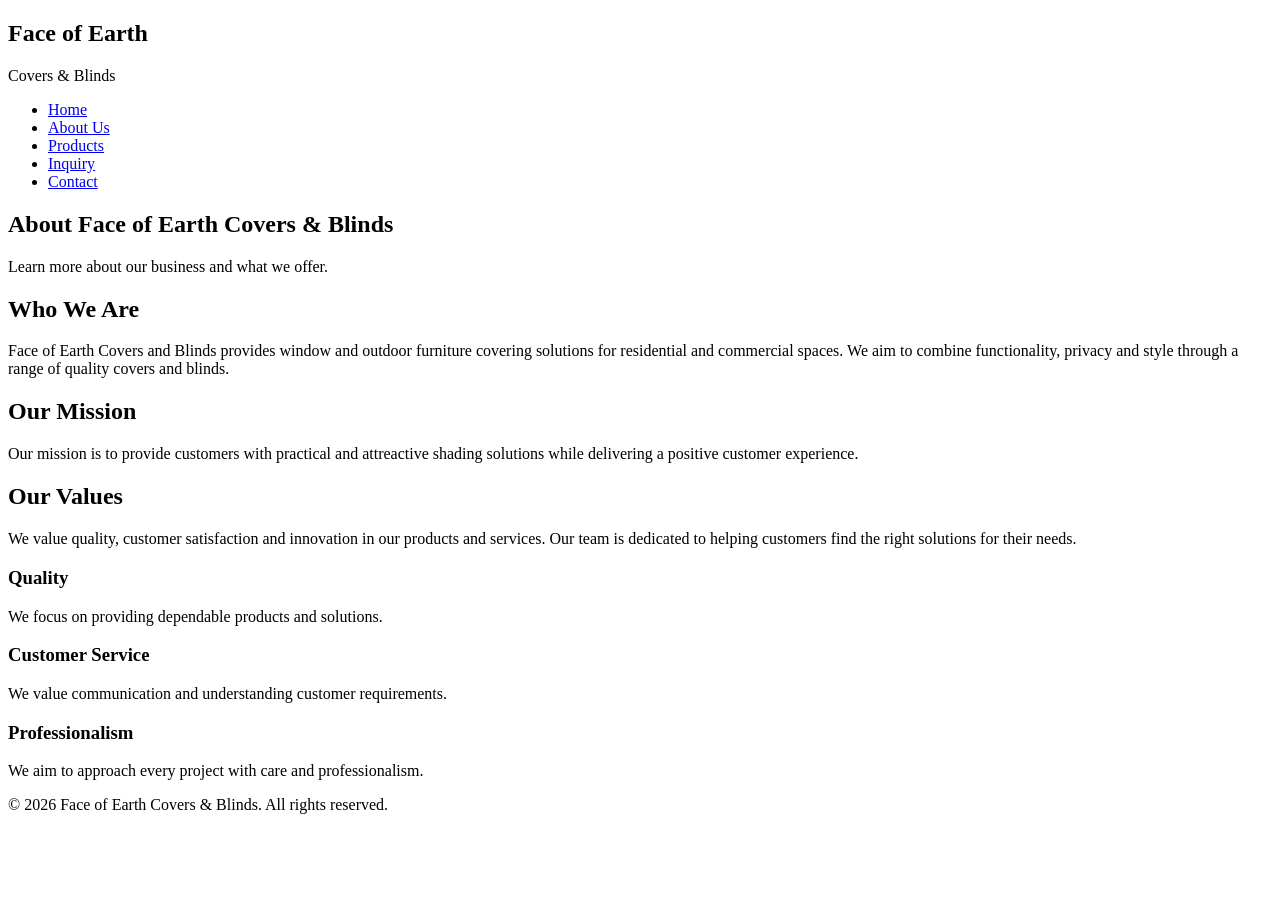
==== about.html @ d12e403e "Update POE Website" ====
<!DOCTYPE html>
<html lang="en">
<head>
<meta charset="UTF-8">
<meta name="viewport" content="width=device-width, initial-scale=1.0">
<meta name="description" content="Learn more about Face of Earth Covers & Blinds.">
<title>Face of Earth Covers & Blinds | About</title>
<link rel="stylesheet" href="css/style.css">
</head>
<body>
    <header>
        <nav>
            <div class="logo">
                <h1>Face of Earth</h1>
                <p>Covers & Blinds</p>
            </div>
            <ul class="nav-links">
                <li><a href="index.html">Home</a></li>
                <li><a href="about.html">About Us</a></li>
                <li><a href="products.html">Products</a></li>
                <li><a href="inquiry.html">Inquiry</a></li>
                <li><a href="contact.html">Contact</a></li>
            </ul>
        </nav>
    </header>


<main>
    <section class="about">
        <h2>About Face of Earth Covers & Blinds</h2>
        <p>Learn more about our business and what we offer.</p>
    </section>
    <section class="content-section">
       <h2>Who We Are</h2>
       <p>
        Face of Earth Covers and Blinds provides window and outdoor furniture covering solutions for residential and commercial spaces. We aim to combine functionality, privacy and style through a range of quality covers and blinds.

       </p>
       <h2>Our Mission</h2>
         <p>
          Our mission is to provide customers with practical and attreactive shading solutions while delivering a positive customer experience.
            </p>
            <h2>Our Values</h2>
            <p>
                We value quality, customer satisfaction and innovation in our products and services. Our team is dedicated to helping customers find the right solutions for their needs.
            </p>
            <div class="features">
                <div class="feature-card">
                    <h3>Quality</h3>


                <p>We focus on providing dependable products and solutions.</p>
                </div>
                <div class="feature-card">
                    <h3>Customer Service</h3>
                    <p>We value communication and understanding customer requirements.</p>
                </div>
                <div class="feature-card">
                    <h3>Professionalism</h3>
                    <p>We aim to approach every project with care and professionalism.</p>
                </div>
            </div>
    </section>
</main>
<footer>
    <p>&copy; 2026 Face of Earth Covers & Blinds. All rights reserved.</p>
</footer>
</body>
</html>
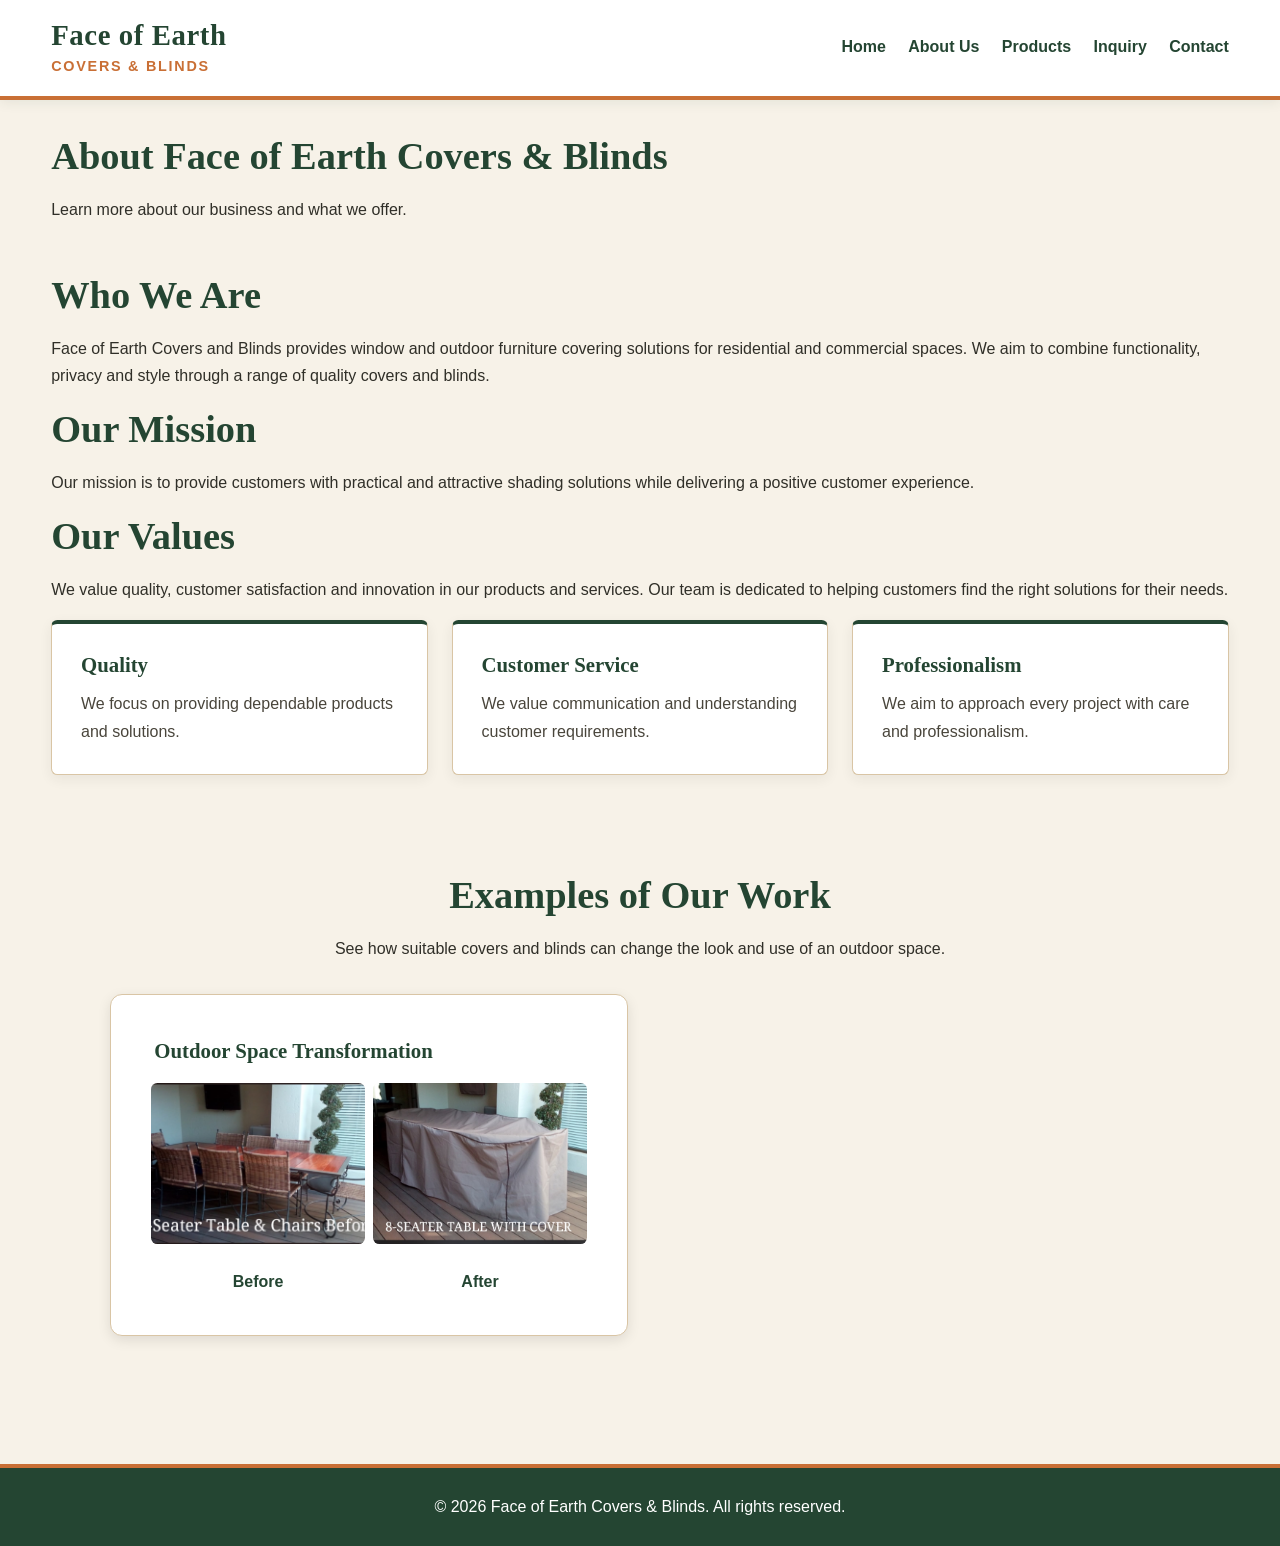
==== commit 61585863: "Complete Part 2 styling and responsive design" ====
--- a/about.html
+++ b/about.html
@@ -38,7 +38,7 @@
        </p>
        <h2>Our Mission</h2>
          <p>
-          Our mission is to provide customers with practical and attreactive shading solutions while delivering a positive customer experience.
+          Our mission is to provide customers with practical and attractive shading solutions while delivering a positive customer experience.
             </p>
             <h2>Our Values</h2>
             <p>
@@ -61,6 +61,29 @@
                 </div>
             </div>
     </section>
+    <section class="gallery-section">
+    <h2>Examples of Our Work</h2>
+    <p>See how suitable covers and blinds can change
+       the look and use of an outdoor space.</p>
+
+    <div class="before-after-grid">
+        <article class="gallery-card">
+            <h3>Outdoor Space Transformation</h3>
+            <div class="comparison-grid">
+                <figure>
+                    <img src="images/set3-before.jpeg"
+                         alt="Outdoor space before the installation">
+                    <figcaption>Before</figcaption>
+                </figure>
+                <figure>
+                    <img src="images/set3-after.jpeg"
+                         alt="Outdoor space after the installation">
+                    <figcaption>After</figcaption>
+                </figure>
+            </div>
+        </article>
+    </div>
+</section>
 </main>
 <footer>
     <p>&copy; 2026 Face of Earth Covers & Blinds. All rights reserved.</p>
--- a/css/style.css
+++ b/css/style.css
@@ -0,0 +1,534 @@
+/* 1. CSS RESET AND BASE STYLES */
+
+* {
+    margin: 0;
+    padding: 0;
+    box-sizing: border-box;
+}
+
+html {
+    scroll-behavior: smooth;
+    font-size: 100%;
+}
+
+body {
+    font-family: Arial, Helvetica, sans-serif;
+    font-size: 1rem;
+    line-height: 1.7;
+    color: #302F28;
+    background-color: #F7F2E8;
+}
+
+img {
+    display: block;
+    max-width: 100%;
+    height: auto;
+}
+
+a {
+    color: inherit;
+    text-decoration: none;
+}
+
+button,
+input,
+textarea,
+select {
+    font: inherit;
+}
+
+
+/* 2. TYPOGRAPHY */
+
+h1,
+h2,
+h3,
+h4 {
+    font-family: Georgia, "Times New Roman", serif;
+    line-height: 1.25;
+    color: #244532;
+}
+
+h1 {
+    font-size: clamp(1.7rem, 3vw, 2.3rem);
+}
+
+h2 {
+    margin-bottom: 1rem;
+    font-size: clamp(1.6rem, 3vw, 2.4rem);
+}
+
+h3 {
+    margin-bottom: 0.75rem;
+    font-size: 1.3rem;
+}
+
+p {
+    margin-bottom: 1rem;
+}
+
+
+/* 3. HEADER AND NAVIGATION */
+
+header {
+    background-color: #FFFFFF;
+    border-bottom: 0.25rem solid #C96F35;
+    box-shadow: 0 0.2rem 0.7rem rgb(36 69 50 / 8%);
+}
+
+nav {
+    width: min(92%, 75rem);
+    margin: 0 auto;
+    padding: 1.1rem 0;
+    display: flex;
+    justify-content: space-between;
+    align-items: center;
+    gap: 2rem;
+}
+
+.logo h1 {
+    color: #244532;
+    font-size: 1.8rem;
+    letter-spacing: 0.02em;
+}
+
+.logo p {
+    margin-bottom: 0;
+    color: #C96F35;
+    font-size: 0.9rem;
+    font-weight: 700;
+    letter-spacing: 0.12em;
+    text-transform: uppercase;
+}
+
+.nav-links {
+    display: flex;
+    align-items: center;
+    flex-wrap: wrap;
+    gap: 0.5rem 1.4rem;
+    list-style: none;
+}
+
+.nav-links a {
+    display: inline-block;
+    padding: 0.5rem 0;
+    border-bottom: 2px solid transparent;
+    color: #244532;
+    font-weight: 700;
+    transition: color 0.2s ease,
+                border-color 0.2s ease;
+}
+
+.nav-links a:hover,
+.nav-links a:focus-visible {
+    color: #C96F35;
+    border-bottom-color: #C96F35;
+}
+
+
+/* 4. MAIN PAGE LAYOUT */
+
+main {
+    width: min(92%, 75rem);
+    margin: 0 auto;
+    padding: 2rem 0;
+}
+
+section {
+    margin-bottom: 3rem;
+}
+
+
+/* 5. HOMEPAGE HERO SECTION */
+
+.hero {
+    min-height: 27rem;
+    padding: 4rem 2rem;
+    display: flex;
+    justify-content: center;
+    align-items: center;
+    text-align: center;
+    background: linear-gradient(
+        135deg,
+        #E8D7B9,
+        #F7F2E8 55%,
+        #D9C5A5
+    );
+    border-left: 0.4rem solid #C96F35;
+    border-radius: 0.5rem;
+}
+
+.hero-content {
+    max-width: 52rem;
+}
+
+.hero h2 {
+    margin-bottom: 1.25rem;
+    font-size: clamp(2rem, 4vw, 3.2rem);
+    color: #244532;
+}
+
+.hero p {
+    margin-bottom: 1.8rem;
+    color: #49453B;
+    font-size: clamp(1rem, 1.8vw, 1.2rem);
+}
+
+
+/* 6. BUTTONS AND INTERACTIVE ELEMENTS */
+
+.button {
+    display: inline-block;
+    padding: 0.85rem 1.6rem;
+    border: 2px solid #C96F35;
+    border-radius: 0.3rem;
+    background-color: #C96F35;
+    color: #FFFFFF;
+    font-weight: 700;
+    text-align: center;
+    transition: background-color 0.2s ease,
+                border-color 0.2s ease,
+                transform 0.2s ease;
+}
+
+.button:hover,
+.button:focus-visible {
+    background-color: #244532;
+    border-color: #244532;
+    color: #FFFFFF;
+}
+
+.button:active {
+    transform: translateY(1px);
+}
+
+a:focus-visible,
+button:focus-visible,
+input:focus-visible,
+textarea:focus-visible,
+select:focus-visible {
+    outline: 3px solid #C96F35;
+    outline-offset: 3px;
+}
+
+
+/* 7. INTRODUCTION SECTION */
+
+.intro {
+    max-width: 58rem;
+    margin: 0 auto 3rem;
+    padding: 1.5rem 0;
+}
+
+.intro h2 {
+    padding-bottom: 0.6rem;
+    border-bottom: 2px solid #D9C5A5;
+}
+
+.intro p {
+    color: #49453B;
+}
+
+
+/* 8. FEATURE CARDS */
+
+.features {
+    display: grid;
+    grid-template-columns: repeat(3, minmax(0, 1fr));
+    gap: 1.5rem;
+}
+
+.feature-card {
+    padding: 1.8rem;
+    background-color: #FFFFFF;
+    border: 1px solid #D9C5A5;
+    border-top: 0.3rem solid #244532;
+    border-radius: 0.4rem;
+    box-shadow: 0 0.25rem 0.8rem rgb(48 47 40 / 7%);
+    transition: transform 0.2s ease,
+                box-shadow 0.2s ease;
+}
+
+.feature-card:hover {
+    transform: translateY(-0.25rem);
+    box-shadow: 0 0.5rem 1.2rem rgb(48 47 40 / 13%);
+}
+
+.feature-card h3 {
+    color: #244532;
+}
+
+.feature-card p {
+    margin-bottom: 0;
+    color: #49453B;
+}
+
+
+/* 9. GENERAL CONTENT AND PRODUCT LAYOUTS */
+
+article,
+.card,
+.product-card,
+.about-content,
+.contact-content,
+.inquiry-content {
+    padding: 1.5rem;
+    background-color: #FFFFFF;
+    border: 1px solid #D9C5A5;
+    border-radius: 0.4rem;
+}
+
+.products,
+.product-list,
+.product-grid {
+    display: grid;
+    grid-template-columns: repeat(3, minmax(0, 1fr));
+    gap: 1.5rem;
+}
+
+article img,
+.card img,
+.product-card img {
+    width: 100%;
+    margin-bottom: 1rem;
+    border-radius: 0.25rem;
+    object-fit: cover;
+}
+
+
+/* 10. FORMS */
+
+form {
+    width: 100%;
+    max-width: 45rem;
+    margin: 0 auto;
+}
+
+label {
+    display: block;
+    margin-bottom: 0.4rem;
+    color: #244532;
+    font-weight: 700;
+}
+
+input,
+textarea,
+select {
+    width: 100%;
+    margin-bottom: 1.2rem;
+    padding: 0.8rem;
+    border: 1px solid #B9AD98;
+    border-radius: 0.3rem;
+    background-color: #FFFFFF;
+    color: #302F28;
+}
+
+textarea {
+    min-height: 9rem;
+    resize: vertical;
+}
+
+input:focus,
+textarea:focus,
+select:focus {
+    border-color: #244532;
+}
+
+
+/* 11. FOOTER */
+
+footer {
+    padding: 1.6rem 4%;
+    background-color: #244532;
+    border-top: 0.3rem solid #C96F35;
+    color: #FFFFFF;
+    text-align: center;
+}
+
+footer p {
+    margin-bottom: 0;
+}
+
+
+/* 12. TABLET RESPONSIVE STYLES */
+
+@media (max-width: 56rem) {
+    nav {
+        flex-direction: column;
+        gap: 1rem;
+    }
+
+    .logo {
+        text-align: center;
+    }
+
+    .nav-links {
+        justify-content: center;
+        gap: 0.4rem 1rem;
+    }
+
+    .features,
+    .products,
+    .product-list,
+    .product-grid {
+        grid-template-columns: repeat(2, minmax(0, 1fr));
+    }
+
+    .hero {
+        min-height: 23rem;
+    }
+}
+
+
+/* 13. MOBILE RESPONSIVE STYLES */
+
+@media (max-width: 40rem) {
+    body {
+        font-size: 0.95rem;
+    }
+
+    nav {
+        width: 94%;
+        padding: 1rem 0;
+    }
+
+    .logo h1 {
+        font-size: 1.6rem;
+    }
+
+    .nav-links {
+        width: 100%;
+        gap: 0.25rem 0.8rem;
+    }
+
+    .nav-links a {
+        padding: 0.35rem 0;
+        font-size: 0.88rem;
+    }
+
+    main {
+        width: 94%;
+        padding: 1.25rem 0;
+    }
+
+    section {
+        margin-bottom: 2rem;
+    }
+
+    .hero {
+        min-height: auto;
+        padding: 3rem 1.2rem;
+        border-left-width: 0.25rem;
+    }
+
+    .hero h2 {
+        font-size: 1.9rem;
+    }
+
+    .intro {
+        padding: 0.5rem 0;
+    }
+
+    .features,
+    .products,
+    .product-list,
+    .product-grid {
+        grid-template-columns: 1fr;
+    }
+
+    .feature-card,
+    article,
+    .card,
+    .product-card {
+        padding: 1.25rem;
+    }
+
+    .button {
+        max-width: 100%;
+        padding: 0.8rem 1.2rem;
+    }
+
+    footer {
+        padding: 1.25rem 5%;
+    }
+}
+/* Before-and-after gallery */
+.gallery-section {
+    padding: 3rem 5%;
+    background-color: #F7F2E8;
+    text-align: center;
+}
+
+.gallery-section > p {
+    max-width: 42rem;
+    margin: 0 auto 2rem;
+    line-height: 1.7;
+}
+
+.before-after-grid {
+    display: grid;
+    grid-template-columns: repeat(2, minmax(0, 1fr));
+    gap: 1.5rem;
+    max-width: 72rem;
+    margin: 0 auto;
+}
+
+.gallery-card {
+    min-width: 0;
+    overflow: hidden;
+    background-color: #FFFFFF;
+    border-radius: 0.75rem;
+    box-shadow: 0 0.25rem 0.8rem rgb(0 0 0 / 10%);
+    text-align: left;
+}
+
+.gallery-card > h3 {
+    margin: 1.2rem;
+    color: #244532;
+}
+
+.comparison-grid {
+    display: grid;
+    grid-template-columns: repeat(2, minmax(0, 1fr));
+    gap: 0.5rem;
+    padding: 0 1rem 1rem;
+}
+
+.comparison-grid figure {
+    min-width: 0;
+    margin: 0;
+}
+
+.comparison-grid img {
+    display: block;
+    width: 100%;
+    aspect-ratio: 4 / 3;
+    object-fit: cover;
+    border-radius: 0.4rem;
+}
+
+.comparison-grid figcaption {
+    padding-top: 0.5rem;
+    color: #244532;
+    font-weight: 700;
+    text-align: center;
+}
+
+/* Product images */
+.product-card img {
+    display: block;
+    width: 100%;
+    aspect-ratio: 4 / 3;
+    object-fit: cover;
+}
+
+/* Responsive layout */
+@media (max-width: 40rem) {
+    .before-after-grid {
+        grid-template-columns: 1fr;
+    }
+
+    .gallery-section {
+        padding: 2rem 1rem;
+    }
+}
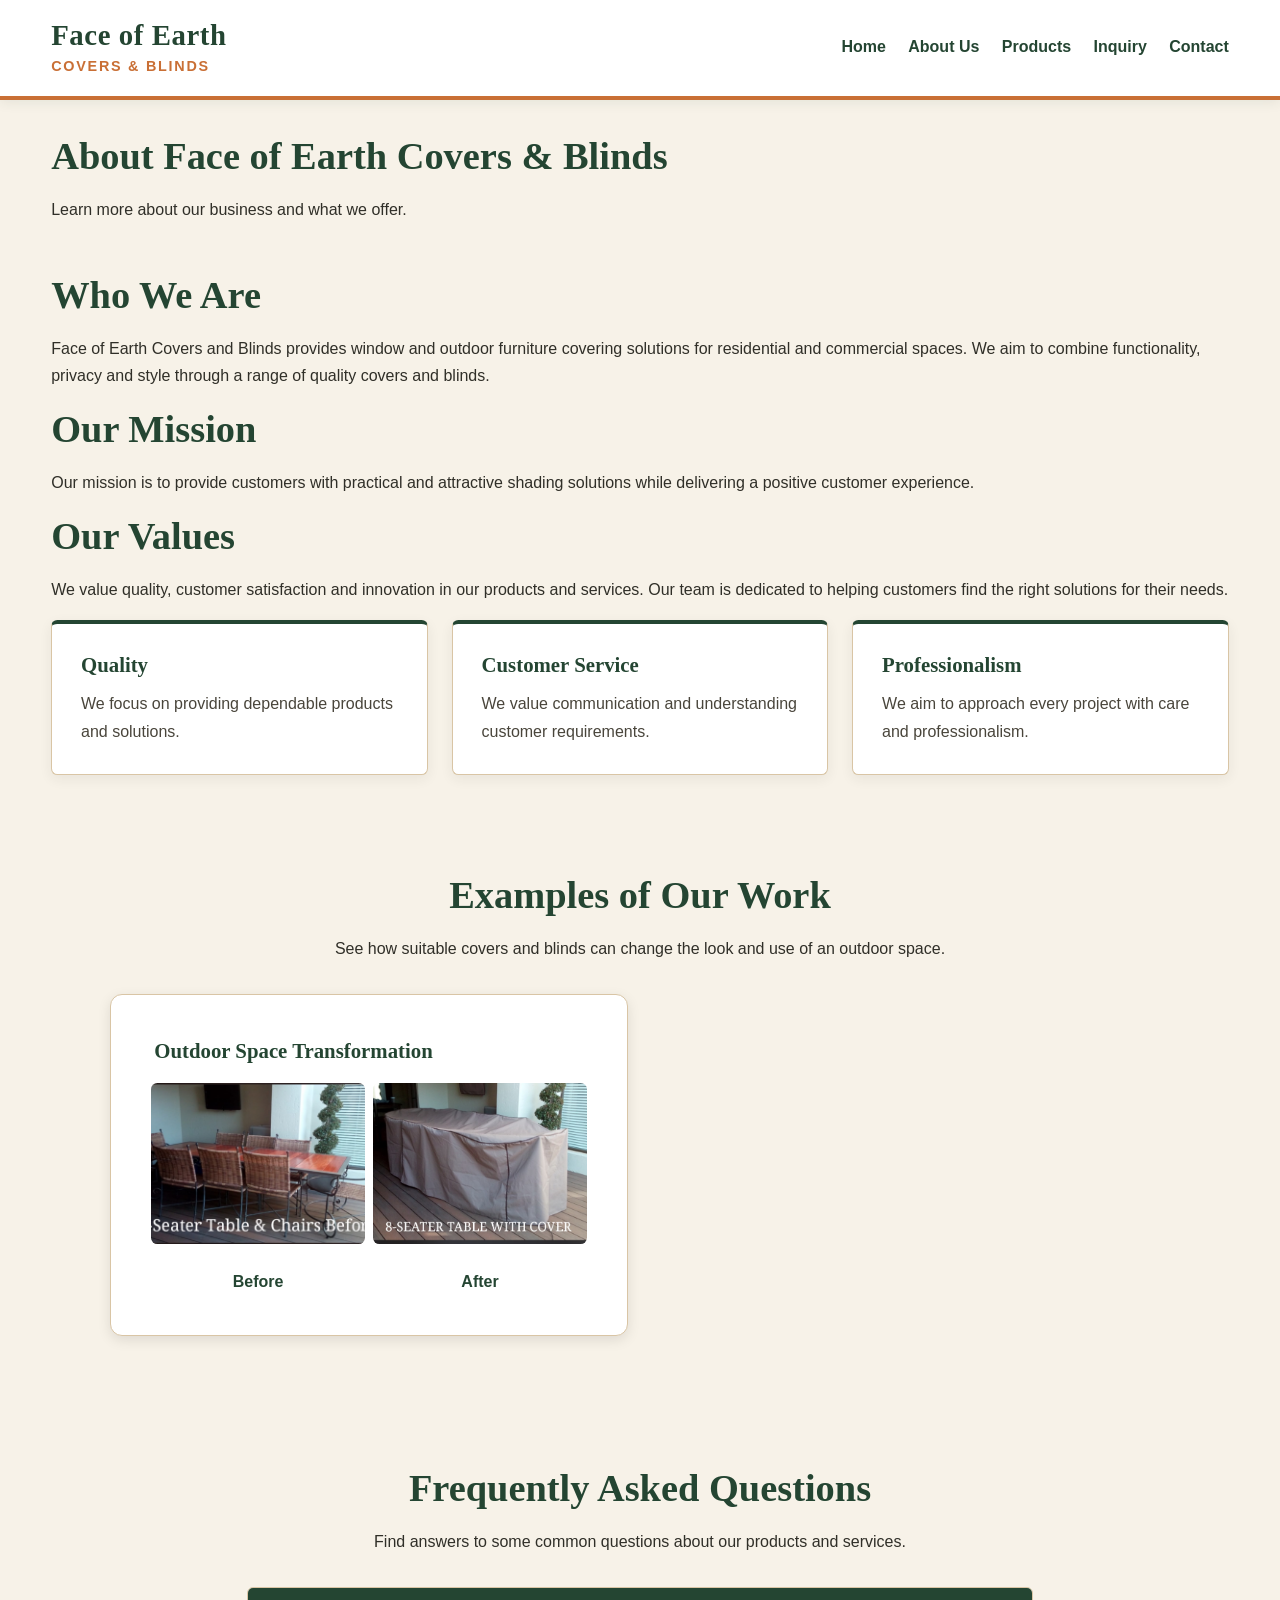
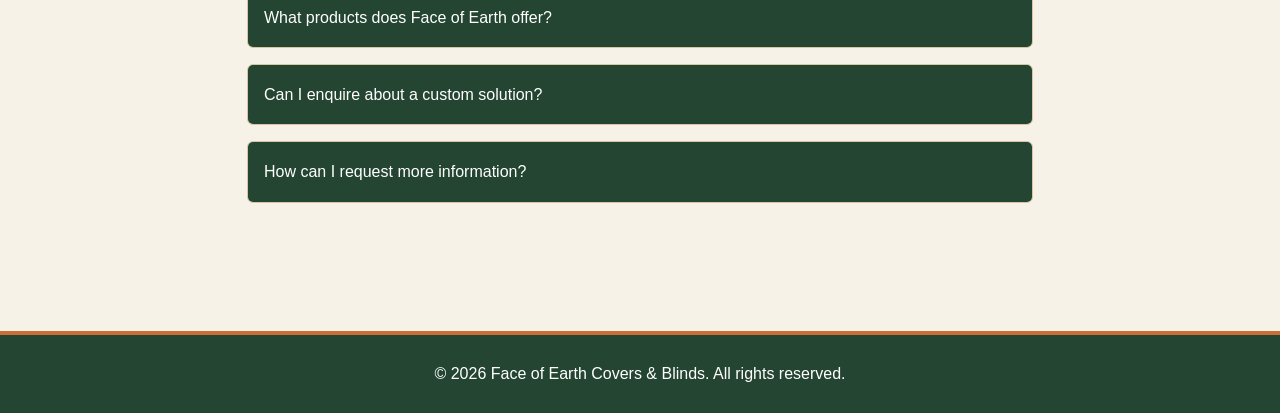
==== commit 60844109: "Complete Part 3 website enhancements" ====
--- a/about.html
+++ b/about.html
@@ -62,11 +62,11 @@
             </div>
     </section>
     <section class="gallery-section">
-    <h2>Examples of Our Work</h2>
-    <p>See how suitable covers and blinds can change
+        <h2>Examples of Our Work</h2>
+     <p>See how suitable covers and blinds can change
        the look and use of an outdoor space.</p>
 
-    <div class="before-after-grid">
+        <div class="before-after-grid">
         <article class="gallery-card">
             <h3>Outdoor Space Transformation</h3>
             <div class="comparison-grid">
@@ -82,11 +82,52 @@
                 </figure>
             </div>
         </article>
+     </div>
+    </section>
+    <section class="faq-section">
+    <h2>Frequently Asked Questions</h2>
+    <p>Find answers to some common questions about our products and services.</p>
+
+    <div class="faq-item">
+        <button type="button"
+                data-accordion-toggle
+                data-target="#faq-answer-1">
+            What products does Face of Earth offer?
+        </button>
+
+        <div id="faq-answer-1" class="faq-answer">
+            <p>We showcase window blinds, roller blinds, outdoor covers and custom solutions.</p>
+        </div>
+    </div>
+
+    <div class="faq-item">
+        <button type="button"
+                data-accordion-toggle
+                data-target="#faq-answer-2">
+            Can I enquire about a custom solution?
+        </button>
+
+        <div id="faq-answer-2" class="faq-answer">
+            <p>Yes. Visit our Inquiry page, select Custom Solutions and provide details about what you need.</p>
+        </div>
+    </div>
+
+    <div class="faq-item">
+        <button type="button"
+                data-accordion-toggle
+                data-target="#faq-answer-3">
+            How can I request more information?
+        </button>
+
+        <div id="faq-answer-3" class="faq-answer">
+            <p>You can use our Contact page or submit an enquiry through the website.</p>
+        </div>
     </div>
 </section>
 </main>
-<footer>
-    <p>&copy; 2026 Face of Earth Covers & Blinds. All rights reserved.</p>
-</footer>
+    <footer>
+        <p>&copy; 2026 Face of Earth Covers & Blinds. All rights reserved.</p>
+    </footer>
+    <script src="js/script.js"></script>
 </body>
 </html>
--- a/css/style.css
+++ b/css/style.css
@@ -531,4 +531,241 @@
     .gallery-section {
         padding: 2rem 1rem;
     }
+}
+/* Part 3: JavaScript functionality */
+
+/* Product search */
+.product-search {
+    max-width: 45rem;
+    margin: 1.5rem auto;
+    padding: 1rem;
+}
+
+.product-search label {
+    display: block;
+    margin-bottom: 0.5rem;
+}
+
+.product-search input {
+    box-sizing: border-box;
+}
+
+.product-search p {
+    margin-top: 0.5rem;
+    color: #244532;
+}
+
+/* Hide products that do not match the search */
+.product-card[hidden] {
+    display: none;
+}
+
+/* Clickable gallery images */
+.product-card img,
+.comparison-grid img {
+    transition: transform 0.25s ease;
+}
+
+.product-card img:hover,
+.comparison-grid img:hover {
+    transform: scale(1.02);
+}
+
+/* Enlarged image viewer */
+.image-lightbox {
+    width: min(90%, 60rem);
+    max-width: 90vw;
+    max-height: 90vh;
+    padding: 1rem;
+    border: 2px solid #C96F35;
+    border-radius: 0.75rem;
+    background-color: #F7F2E8;
+}
+
+.image-lightbox::backdrop {
+    background-color: rgb(0 0 0 / 75%);
+}
+
+.image-lightbox img {
+    display: block;
+    max-width: 100%;
+    max-height: 75vh;
+    margin: 0 auto 1rem;
+    object-fit: contain;
+}
+
+.image-lightbox button {
+    display: block;
+    margin: 0 auto;
+    padding: 0.7rem 1.2rem;
+    border: none;
+    border-radius: 0.3rem;
+    background-color: #244532;
+    color: #FFFFFF;
+    cursor: pointer;
+}
+
+.image-lightbox button:hover {
+    background-color: #C96F35;
+}
+
+/* Form feedback */
+.form-status {
+    margin-top: 1rem;
+    padding: 0.8rem;
+    border-left: 4px solid #C96F35;
+    background-color: #F7F2E8;
+    color: #302F28;
+}
+
+/* Accordion panels */
+[data-accordion-toggle] {
+    cursor: pointer;
+}
+
+[data-accordion-toggle]:focus-visible,
+.image-lightbox button:focus-visible {
+    outline: 3px solid #C96F35;
+    outline-offset: 3px;
+}
+/* Part 3: Frequently Asked Questions */
+
+.faq-section {
+    max-width: 850px;
+    margin: 3rem auto;
+    padding: 2rem;
+}
+
+.faq-section h2 {
+    color: #244532;
+    text-align: center;
+}
+
+.faq-section > p {
+    text-align: center;
+    margin-bottom: 2rem;
+}
+
+.faq-item {
+    margin-bottom: 1rem;
+    border: 1px solid #D9C5A5;
+    border-radius: 6px;
+    overflow: hidden;
+}
+
+.faq-item button {
+    width: 100%;
+    padding: 1rem;
+    border: none;
+    background-color: #244532;
+    color: #FFFFFF;
+    text-align: left;
+    font-size: 1rem;
+    cursor: pointer;
+}
+
+.faq-item button:hover {
+    background-color: #C96F35;
+}
+
+.faq-answer {
+    padding: 1rem;
+    background-color: #F7F2E8;
+    color: #302F28;
+}
+
+.faq-answer p {
+    margin: 0;
+}/* Part 3: Frequently Asked Questions */
+
+.faq-section {
+    max-width: 850px;
+    margin: 3rem auto;
+    padding: 2rem;
+}
+
+.faq-section h2 {
+    color: #244532;
+    text-align: center;
+}
+
+.faq-section > p {
+    text-align: center;
+    margin-bottom: 2rem;
+}
+
+.faq-item {
+    margin-bottom: 1rem;
+    border: 1px solid #D9C5A5;
+    border-radius: 6px;
+    overflow: hidden;
+}
+
+.faq-item button {
+    width: 100%;
+    padding: 1rem;
+    border: none;
+    background-color: #244532;
+    color: #FFFFFF;
+    text-align: left;
+    font-size: 1rem;
+    cursor: pointer;
+}
+
+.faq-item button:hover {
+    background-color: #C96F35;
+}
+
+.faq-answer {
+    padding: 1rem;
+    background-color: #F7F2E8;
+    color: #302F28;
+}
+
+.faq-answer p {
+    margin: 0;
+}
+/* Part 3: Interactive Leaflet map */
+
+.map-section {
+    max-width: 1100px;
+    margin: 3rem auto;
+    padding: 2rem;
+}
+
+.map-section h2 {
+    color: #244532;
+    text-align: center;
+}
+
+.map-section > p {
+    text-align: center;
+}
+
+#business-map {
+    width: 100%;
+    height: 400px;
+    margin: 1.5rem auto;
+    border: 2px solid #D9C5A5;
+    border-radius: 8px;
+    z-index: 1;
+}
+
+.map-location {
+    color: #244532;
+}
+
+.map-note {
+    font-size: 0.9rem;
+    color: #302F28;
+}
+
+@media (max-width: 600px) {
+    .map-section {
+        padding: 1rem;
+    }
+
+    #business-map {
+        height: 300px;
+    }
 }
